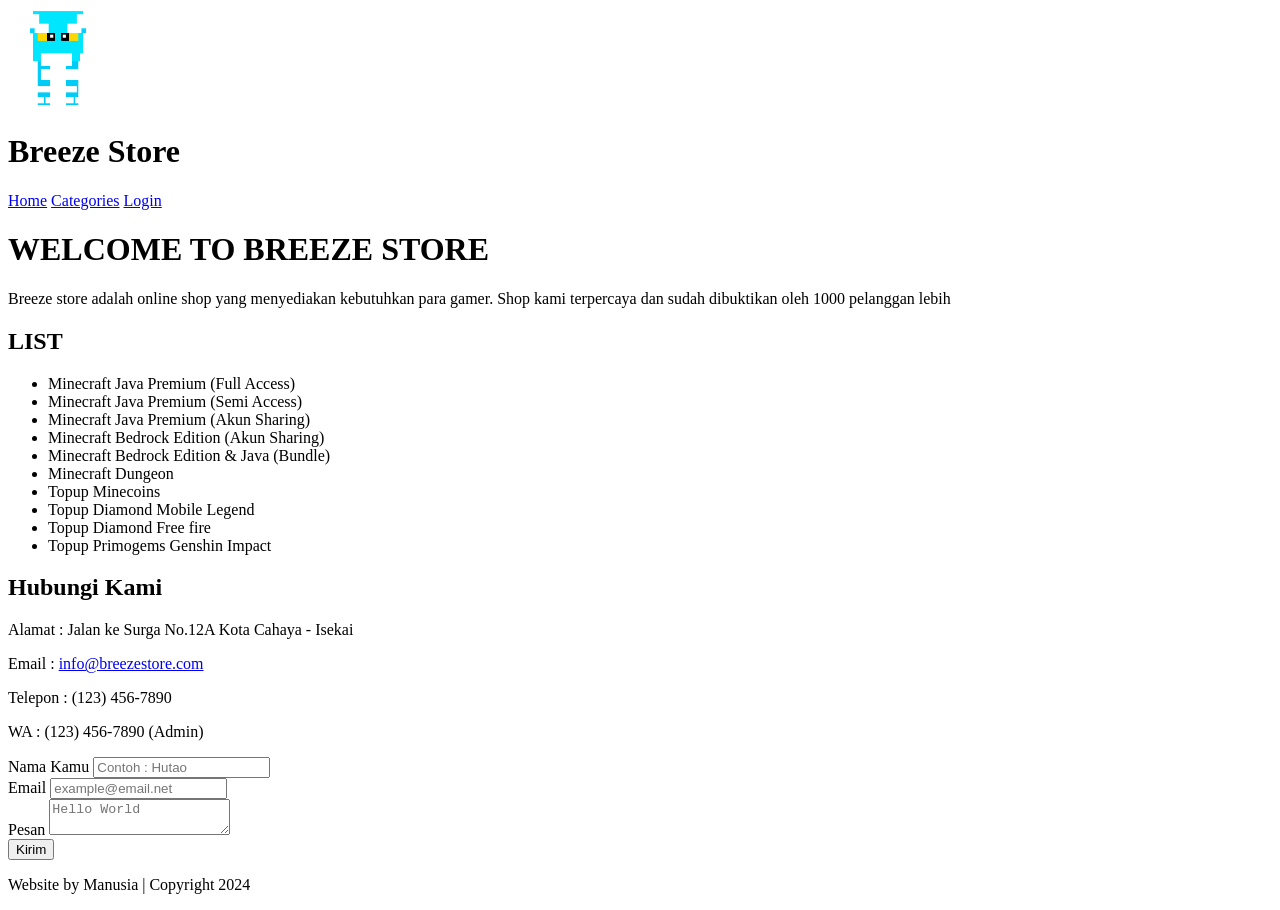
==== index.html @ b85741a3 "HTML" ====
<!DOCTYPE html>
<html lang="en">

<head>
    <meta charset="UTF-8">
    <meta name="viewport" content="width=device-width, initial-scale=1.0">
    <title>Breeze Store | Home</title>
</head>

<body>
<!-- NAVBAR (Awal) -->
    <header>
        <img src="assets/Breeze.png" width="100px" alt="Breeze">
        <h1>Breeze Store</h1>
        <nav>
            <a href="index.html"> Home</a>
            <a href="categories.html">Categories</a>
            <a href="login.html">Login</a>
        </nav>
    </header>
<!-- NAVBAR (Akhir) -->

<!-- Isi (Awal) -->
    <main>
        <h1>WELCOME TO BREEZE STORE</h1>
        <p>Breeze store adalah online shop yang menyediakan kebutuhkan para gamer. Shop kami terpercaya dan sudah dibuktikan oleh 1000 pelanggan lebih</p>
    </main>

    <!-- Menjual -->
    <div>
        <h2>LIST</h2>
        <ul>
            <li>Minecraft Java Premium (Full Access)</li>
            <li>Minecraft Java Premium (Semi Access)</li>
            <li>Minecraft Java Premium (Akun Sharing)</li>
            <li>Minecraft Bedrock Edition (Akun Sharing)</li>
            <li>Minecraft Bedrock Edition & Java (Bundle)</li>
            <li>Minecraft Dungeon</li>
            <li>Topup Minecoins</li>
            <li>Topup Diamond Mobile Legend</li>
            <li>Topup Diamond Free fire</li>
            <li>Topup Primogems Genshin Impact</li>
        </ul>
    </div>
    
    <!-- Contact -->
    <section id="contact">
        <h2>Hubungi Kami</h2>
        <p>Alamat : Jalan ke Surga No.12A Kota Cahaya - Isekai</p>
        <p>Email : <a href="mailto:info@breezestore.com">info@breezestore.com</a></p>
        <p>Telepon : (123) 456-7890</p>
        <p>WA : (123) 456-7890 (Admin)</p>

        <form>
            <label for="nama">Nama Kamu</label>
            <input type="text" id="nama" name="nama" placeholder="Contoh : Hutao" required><br>
      
            <label for="email">Email</label>
            <input type="email" id="email" name="email" placeholder="example@email.net" required><br>
      
            <label for="pesan">Pesan</label>
            <textarea id="pesan" name="pesan" placeholder="Hello World" required></textarea><br>
      
            <button type="submit">Kirim</button>
          </form>
        <!-- Add a contact form here -->
    </section>

<!-- Isi (Akhir) -->

<!-- Footer (Awal) -->
    <footer>
        <p>Website by Manusia | Copyright 2024</p>
    </footer>
<!-- Footer (Akhir) -->
</body>

</html>
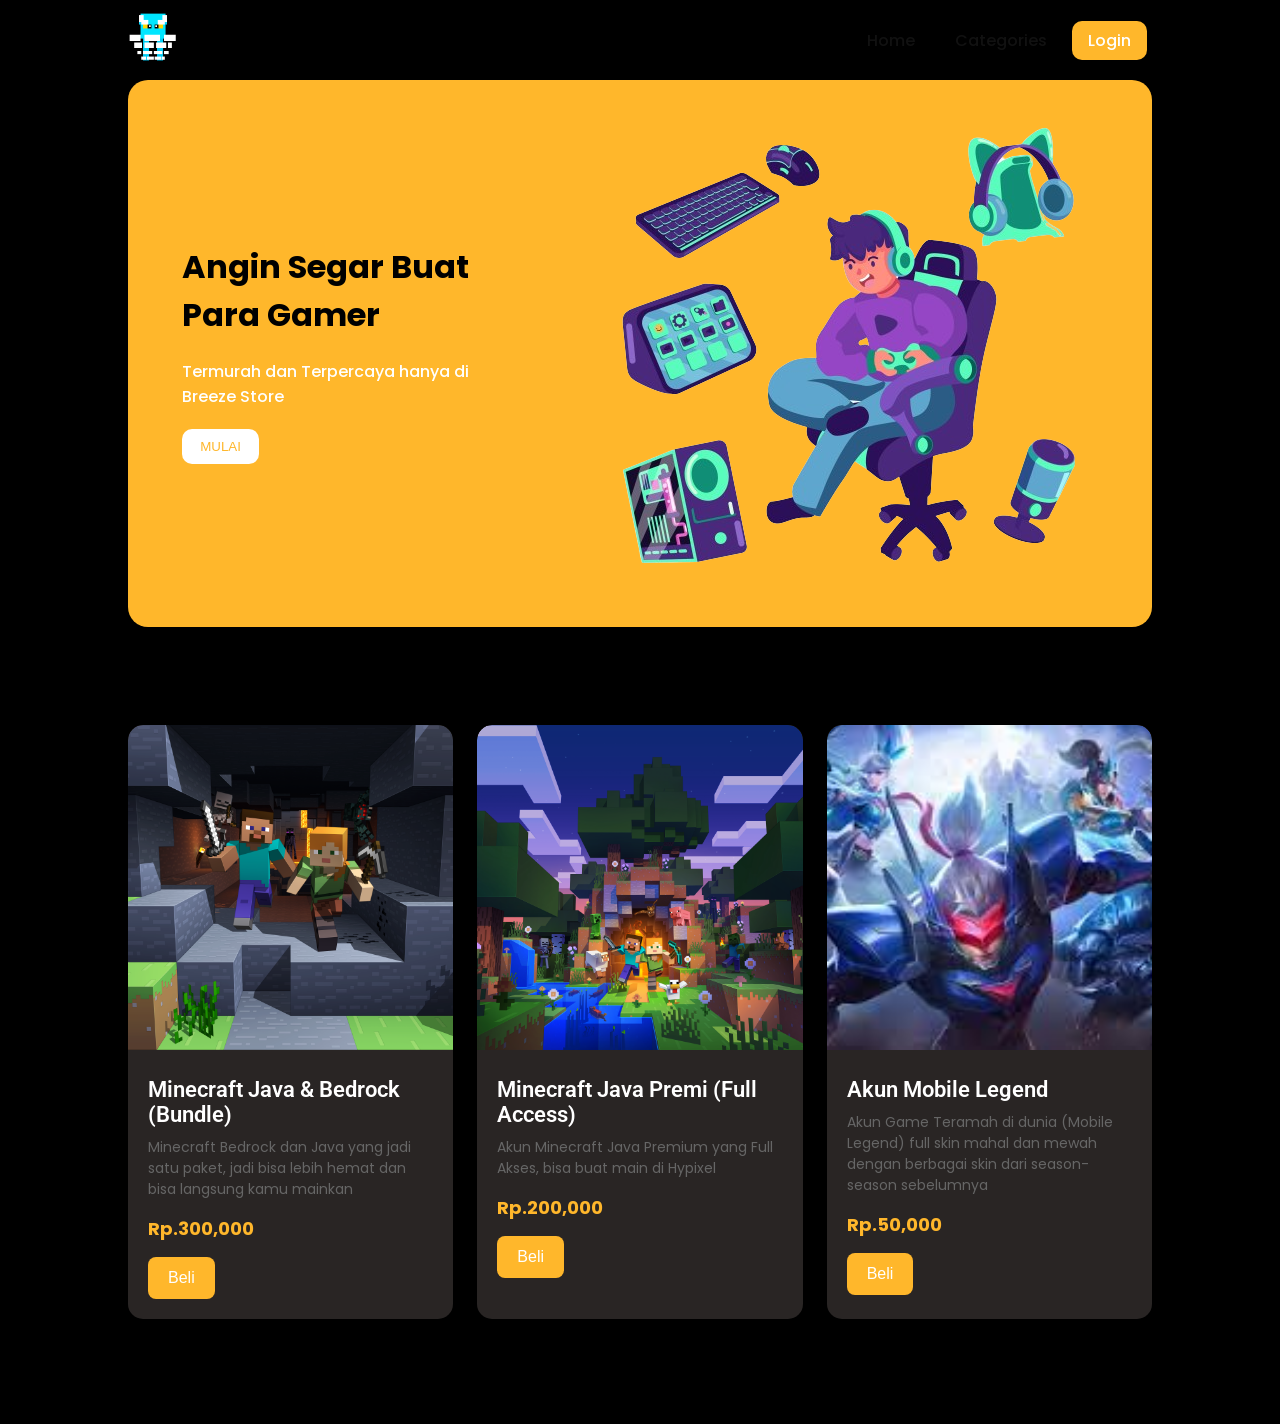
==== commit 64ab7c89: "CSS" ====
--- a/index.html
+++ b/index.html
@@ -2,77 +2,99 @@
 <html lang="en">
 
 <head>
-    <meta charset="UTF-8">
-    <meta name="viewport" content="width=device-width, initial-scale=1.0">
-    <title>Breeze Store | Home</title>
+	<link rel="icon" href="assets/icon.png" />
+	<title>Home</title>
+	<link rel="stylesheet" href="css/style.css" />
+	<link rel="preconnect" href="https://fonts.googleapis.com" />
+	<link rel="preconnect" href="https://fonts.gstatic.com" crossorigin />
+	<link
+		href="https://fonts.googleapis.com/css2?family=Poppins:wght@400;500;700&family=Roboto:wght@500;700&display=swap"
+		rel="stylesheet" />
+	<link rel="stylesheet" href="https://cdnjs.cloudflare.com/ajax/libs/font-awesome/5.15.3/css/all.min.css" />
 </head>
 
 <body>
-<!-- NAVBAR (Awal) -->
-    <header>
-        <img src="assets/Breeze.png" width="100px" alt="Breeze">
-        <h1>Breeze Store</h1>
-        <nav>
-            <a href="index.html"> Home</a>
-            <a href="categories.html">Categories</a>
-            <a href="login.html">Login</a>
-        </nav>
-    </header>
-<!-- NAVBAR (Akhir) -->
+	<div class="container">
+    <!-- NAVBAR -->
+		<header>
+			<nav>
+				<div class="logo">
+					<img src="assets/Breeze.png" alt="The Breeze" />
+				</div>
+				<input type="checkbox" id="click" />
+				<label for="click" class="menu-btn">
+					<i class="fas fa-bars"></i>
+				</label>
+				<ul>
+					<li><a href="#">Home</a></li>
+					<li><a href="#">Categories</a></li>
+					<li><a href="login.html" class="btn_login">Login</a></li>
+				</ul>
+			</nav>
+		</header>
+    <!-- NAVBAR -->
 
-<!-- Isi (Awal) -->
-    <main>
-        <h1>WELCOME TO BREEZE STORE</h1>
-        <p>Breeze store adalah online shop yang menyediakan kebutuhkan para gamer. Shop kami terpercaya dan sudah dibuktikan oleh 1000 pelanggan lebih</p>
-    </main>
+    <!-- ISI -->
+		<main>
+			<div class="jumbotron">
+				<div class="jumbotron-text">
+					<h1>Angin Segar Buat Para Gamer</h1>
+					<p>Termurah dan Terpercaya hanya di Breeze Store</p>
+					<button type="button" class="btn_getStarted">MULAI</button>
+				</div>
+				<div class="jumbotron-img">
+					<img src="assets/gamers.png" alt="" />
+				</div>
+			</div>
 
-    <!-- Menjual -->
-    <div>
-        <h2>LIST</h2>
-        <ul>
-            <li>Minecraft Java Premium (Full Access)</li>
-            <li>Minecraft Java Premium (Semi Access)</li>
-            <li>Minecraft Java Premium (Akun Sharing)</li>
-            <li>Minecraft Bedrock Edition (Akun Sharing)</li>
-            <li>Minecraft Bedrock Edition & Java (Bundle)</li>
-            <li>Minecraft Dungeon</li>
-            <li>Topup Minecoins</li>
-            <li>Topup Diamond Mobile Legend</li>
-            <li>Topup Diamond Free fire</li>
-            <li>Topup Primogems Genshin Impact</li>
-        </ul>
-    </div>
-    
-    <!-- Contact -->
-    <section id="contact">
-        <h2>Hubungi Kami</h2>
-        <p>Alamat : Jalan ke Surga No.12A Kota Cahaya - Isekai</p>
-        <p>Email : <a href="mailto:info@breezestore.com">info@breezestore.com</a></p>
-        <p>Telepon : (123) 456-7890</p>
-        <p>WA : (123) 456-7890 (Admin)</p>
+            <!-- Jumbotron  -->
+			<div class="cards-categories">
+				<h2>Yang Paling Banyak Dibeli</h2>
+				<div class="card-categories">
+					<div class="card">
+						<div class="card-image">
+							<img src="assets/Java.png" alt="gambar tidak ditemukan" />
+						</div>
+						<div class="card-content">
+							<h5>Minecraft Java & Bedrock (Bundle)</h5>
+							<p class="description">Minecraft Bedrock dan Java yang jadi satu paket, jadi bisa lebih hemat dan bisa langsung kamu mainkan</p>
+							<p class="price"><span>Rp.</span>300,000</p>
+							<button class="btn_belanja" type="submit">Beli</button>
+						</div>
+					</div>
+					<div class="card">
+						<div class="card-image">
+							<img src="assets/Bedrock.png" alt="gambar tidak ditemukan" />
+						</div>
+						<div class="card-content">
+							<h5>Minecraft Java Premi (Full Access)</h5>
+							<p class="description">Akun Minecraft Java Premium yang Full Akses, bisa buat main di Hypixel</p>
+							<p class="price"><span>Rp.</span>200,000</p>
+							<button class="btn_belanja" type="submit">Beli</button>
+						</div>
+					</div>
+					<div class="card">
+						<div class="card-image">
+							<img src="assets/emel.jpg" alt="gambar tidak ditemukan" />
+						</div>
+						<div class="card-content">
+							<h5>Akun Mobile Legend</h5>
+							<p class="description">Akun Game Teramah di dunia (Mobile Legend) full skin mahal dan mewah dengan berbagai skin dari season-season sebelumnya</p>
+							<p class="price"><span>Rp.</span>50,000</p>
+							<button class="btn_belanja" type="submit">Beli</button>
+						</div>
+					</div>
+				</div>
+			</div>
+		</main>
+    <!-- ISI -->
 
-        <form>
-            <label for="nama">Nama Kamu</label>
-            <input type="text" id="nama" name="nama" placeholder="Contoh : Hutao" required><br>
-      
-            <label for="email">Email</label>
-            <input type="email" id="email" name="email" placeholder="example@email.net" required><br>
-      
-            <label for="pesan">Pesan</label>
-            <textarea id="pesan" name="pesan" placeholder="Hello World" required></textarea><br>
-      
-            <button type="submit">Kirim</button>
-          </form>
-        <!-- Add a contact form here -->
-    </section>
-
-<!-- Isi (Akhir) -->
-
-<!-- Footer (Awal) -->
-    <footer>
-        <p>Website by Manusia | Copyright 2024</p>
-    </footer>
-<!-- Footer (Akhir) -->
+    <!-- FOOTER -->
+		<footer>
+			<h4>&copy; Lab Pemrograman Komputer 2024</h4>
+		</footer>
+    <!-- FOOTER -->
+	</div>
 </body>
 
 </html>
--- a/css/style.css
+++ b/css/style.css
@@ -0,0 +1,419 @@
+* {
+    margin: 0;
+    padding: 0;
+    box-sizing: border-box;
+  }
+  
+  /* Root */
+  :root {
+      --primary-color: #09090b;
+      --secondary-color: #18181b;
+      --white-text: #ffffff;
+      --card: #292524;
+  }
+  
+  /* Container */
+  .container {
+    width: 80%;
+    margin: 0 auto;
+  
+  }
+  
+  body {
+    font-family: "Poppins", sans-serif;
+    background-color: black;
+  }
+  
+  @media screen and (max-width: 1023px) {
+    .container {
+      width: 100%;
+      margin: 0 auto;
+    }
+  }
+  
+  /* NAVBAR */
+  nav {
+    display: flex;
+    height: 80px;
+    width: 100%;
+    align-items: center;
+    justify-content: space-between;
+    flex-wrap: wrap;
+  }
+  nav ul {
+    display: flex;
+    flex-wrap: wrap;
+    list-style: none;
+  }
+  nav ul li {
+    margin: 0 5px;
+  }
+  nav ul li a {
+    color: #111;
+    text-decoration: none;
+    font-weight: 500;
+    padding: 8px 15px;
+    transition: all 0.3s ease;
+  }
+  nav ul li a.active,
+  nav ul li a:hover {
+    color: #ffb72b;
+  }
+  
+  nav .logo img {
+    color: #fff;
+    width: 50px;
+    text-decoration: none;
+  }
+  
+  nav .menu-btn i {
+    color: #000;
+    font-size: 22px;
+    cursor: pointer;
+    display: none;
+  }
+  input[type="checkbox"] {
+    display: none;
+  }
+  
+  .btn_login {
+    background-color: #ffb72b;
+    width: 100%;
+    padding: 8px 16px;
+    border-radius: 10px;
+    border: none;
+    cursor: pointer;
+    color: white;
+  }
+  
+  .btn_login:hover {
+    background-color: #eba416;
+    color: #fff;
+  }
+  
+  @media screen and (max-width: 1023px) {
+    nav {
+      padding: 0 40px 0 50px;
+      position: relative;
+    }
+  
+    nav .menu-btn i {
+      display: block;
+    }
+    #click:checked ~ .menu-btn i:before {
+      content: "\f00d";
+    }
+    nav ul {
+      position: absolute;
+      top: 80px;
+      left: -100%;
+      background: rgba(0, 0, 0, 0.85);
+      width: 100%;
+      text-align: center;
+      display: block;
+      transition: all 0.3s ease;
+    }
+    #click:checked ~ ul {
+      left: 0;
+    }
+    nav ul li {
+      width: 100%;
+      margin: 40px 0;
+    }
+    nav ul li a {
+      width: 100%;
+      margin-left: -100%;
+      display: block;
+      font-size: 20px;
+      color: #fff;
+      transition: 0.6s cubic-bezier(0.68, -0.55, 0.265, 1.55);
+    }
+    #click:checked ~ ul li a {
+      margin-left: 0px;
+    }
+    nav ul li a.active,
+    nav ul li a:hover {
+      color: #ffb72b;
+    }
+  }
+  
+  /* JUMBOTRON */
+  .jumbotron {
+    display: flex;
+    background-color: #ffb72b;
+    border-radius: 20px;
+    padding: 20px 0;
+    justify-content: space-around;
+    align-items: center;
+    margin-bottom: 50px;
+  }
+  
+  .jumbotron-text {
+    width: 30%;
+    font-weight: 500;
+  }
+  
+  .jumbotron-text p {
+    color: white;
+    margin: 20px 0;
+  }
+  
+  .jumbotron-text button {
+    padding: 10px 18px;
+    border: none;
+    border-radius: 10px;
+    background-color: white;
+    color: #ffb72b;
+    cursor: pointer;
+  }
+  
+  @media screen and (max-width: 1023px) {
+    .jumbotron {
+      flex-direction: column-reverse;
+      border-radius: 0px !important;
+      justify-content: center;
+    }
+    .jumbotron-img img {
+      width: 100% !important;
+    }
+  
+    .jumbotron-text {
+      width: 100% !important;
+      padding-left: 20px;
+    }
+  }
+  
+  /* style card-categories */
+  .cards-categories {
+    display: flex;
+    flex-direction: column;
+    align-items: center;
+  }
+  
+  .cards-categories h2 {
+    font-family: "Roboto", sans-serif;
+    font-size: 24px;
+    margin-bottom: 20px;
+    text-align: center;
+  }
+  
+  .card-categories {
+    display: grid;
+    gap: 1.5rem;
+    grid-template-columns: repeat(auto-fit, minmax(20rem, 1fr));
+  }
+  
+  .card {
+    background-color: var(--card);
+    box-shadow: 0 10px 20px rgba(0, 0, 0, 0.1);
+    border-radius: 15px;
+    overflow: hidden;
+    transition: transform 0.3s ease-in-out;
+  }
+  
+  .card:hover {
+    transform: scale(1.05);
+  }
+  
+  .card .card-image {
+    overflow: hidden;
+    border-radius: 15px 15px 0 0;
+  }
+  
+  .card img {
+    width: 100%;
+    height: auto;
+    object-fit: cover;
+    aspect-ratio: 1/1;
+    border-radius: 15px 15px 0 0;
+  }
+  
+  .card-content {
+    padding: 20px;
+  }
+  
+  .card h5 {
+    margin-bottom: 10px;
+    font-family: "Roboto", sans-serif;
+    font-size: 22px;
+    font-weight: 600;
+    color: #fff;
+  }
+  
+  .card p.description {
+    font-size: 14px;
+    color: #666;
+    margin-bottom: 15px;
+  }
+  
+  .card p.price {
+    font-size: 18px;
+    font-weight: bold;
+    color: #ffb72b;
+    margin-bottom: 15px;
+  }
+  
+  .card .btn_belanja {
+    background-color: #ffb72b;
+    padding: 12px 20px;
+    border-radius: 8px;
+    border: none;
+    cursor: pointer;
+    color: white;
+    font-size: 16px;
+    transition: background-color 0.3s ease;
+  }
+  
+  .card .btn_belanja:hover {
+    background-color: #eba416;
+  }
+  
+  @media screen and (max-width: 1023px) {
+    /* card-categories responsive */
+    .card-categories {
+      flex-direction: column;
+      gap: 20px;
+      margin: 0 10px;
+    }
+  
+    .card {
+      width: 100% !important;
+    }
+  
+    /* form-login responsive */
+    .form-login {
+      width: 80%;
+    }
+    .modal-content {
+      width: 80%; /* Sesuaikan ukuran modal untuk layar kecil */
+    }
+  }
+  
+  /* footer */
+  footer {
+    display: flex;
+    justify-content: center;
+    align-items: center;
+    margin: 40px 0;
+  }
+  
+  /* style page login */
+  
+  .center {
+    display: flex;
+    justify-content: center;
+    align-items: center;
+    height: 500px;
+  }
+  
+  .form-login {
+    display: flex;
+    flex-direction: column;
+    align-items: center;
+    width: 30%;
+    background-color: white;
+    padding: 30px;
+    margin: 0 auto;
+    box-shadow: 0 6px 12px 4px rgba(0, 0, 0, 0.15);
+    border-radius: 10px;
+  }
+  
+  .input {
+    width: 100%;
+    margin: 10px 0;
+    padding: 10px;
+    border-radius: 10px;
+    border: 1px solid rgb(148, 148, 148);
+  }
+  
+  .link-register {
+    text-decoration: none;
+    margin-top: 10px;
+  }
+  
+  /* responsive */
+  @media screen and (max-width: 1023px) {
+    .container {
+      width: 100%;
+      margin: 0 auto;
+    }
+    /* navbar responsive */
+    nav {
+      padding: 0 40px 0 50px;
+      position: relative;
+    }
+  
+    nav .menu-btn i {
+      display: block;
+    }
+    #click:checked ~ .menu-btn i:before {
+      content: "\f00d";
+    }
+    nav ul {
+      position: absolute;
+      top: 80px;
+      left: -100%;
+      background: rgba(0, 0, 0, 0.85);
+      width: 100%;
+      text-align: center;
+      display: block;
+      transition: all 0.3s ease;
+    }
+    #click:checked ~ ul {
+      left: 0;
+    }
+    nav ul li {
+      width: 100%;
+      margin: 40px 0;
+    }
+    nav ul li a {
+      width: 100%;
+      margin-left: -100%;
+      display: block;
+      font-size: 20px;
+      color: #fff;
+      transition: 0.6s cubic-bezier(0.68, -0.55, 0.265, 1.55);
+    }
+    #click:checked ~ ul li a {
+      margin-left: 0px;
+    }
+    nav ul li a.active,
+    nav ul li a:hover {
+      color: #ffb72b;
+    }
+  
+    /* jumbotron responsive */
+    .jumbotron {
+      flex-direction: column-reverse;
+      border-radius: 0px !important;
+      justify-content: center;
+    }
+    .jumbotron-img img {
+      width: 100% !important;
+    }
+  
+    .jumbotron-text {
+      width: 100% !important;
+      padding-left: 20px;
+    }
+  
+    /* card-categories responsive */
+    .card-categories {
+      flex-direction: column;
+      gap: 20px;
+      margin: 0 10px;
+    }
+  
+    .card {
+      width: 100% !important;
+    }
+  
+    /* form-login responsive */
+    .form-login {
+      width: 80%;
+    }
+    .modal-content {
+      width: 80%; /* Sesuaikan ukuran modal untuk layar kecil */
+    }
+  }
+  
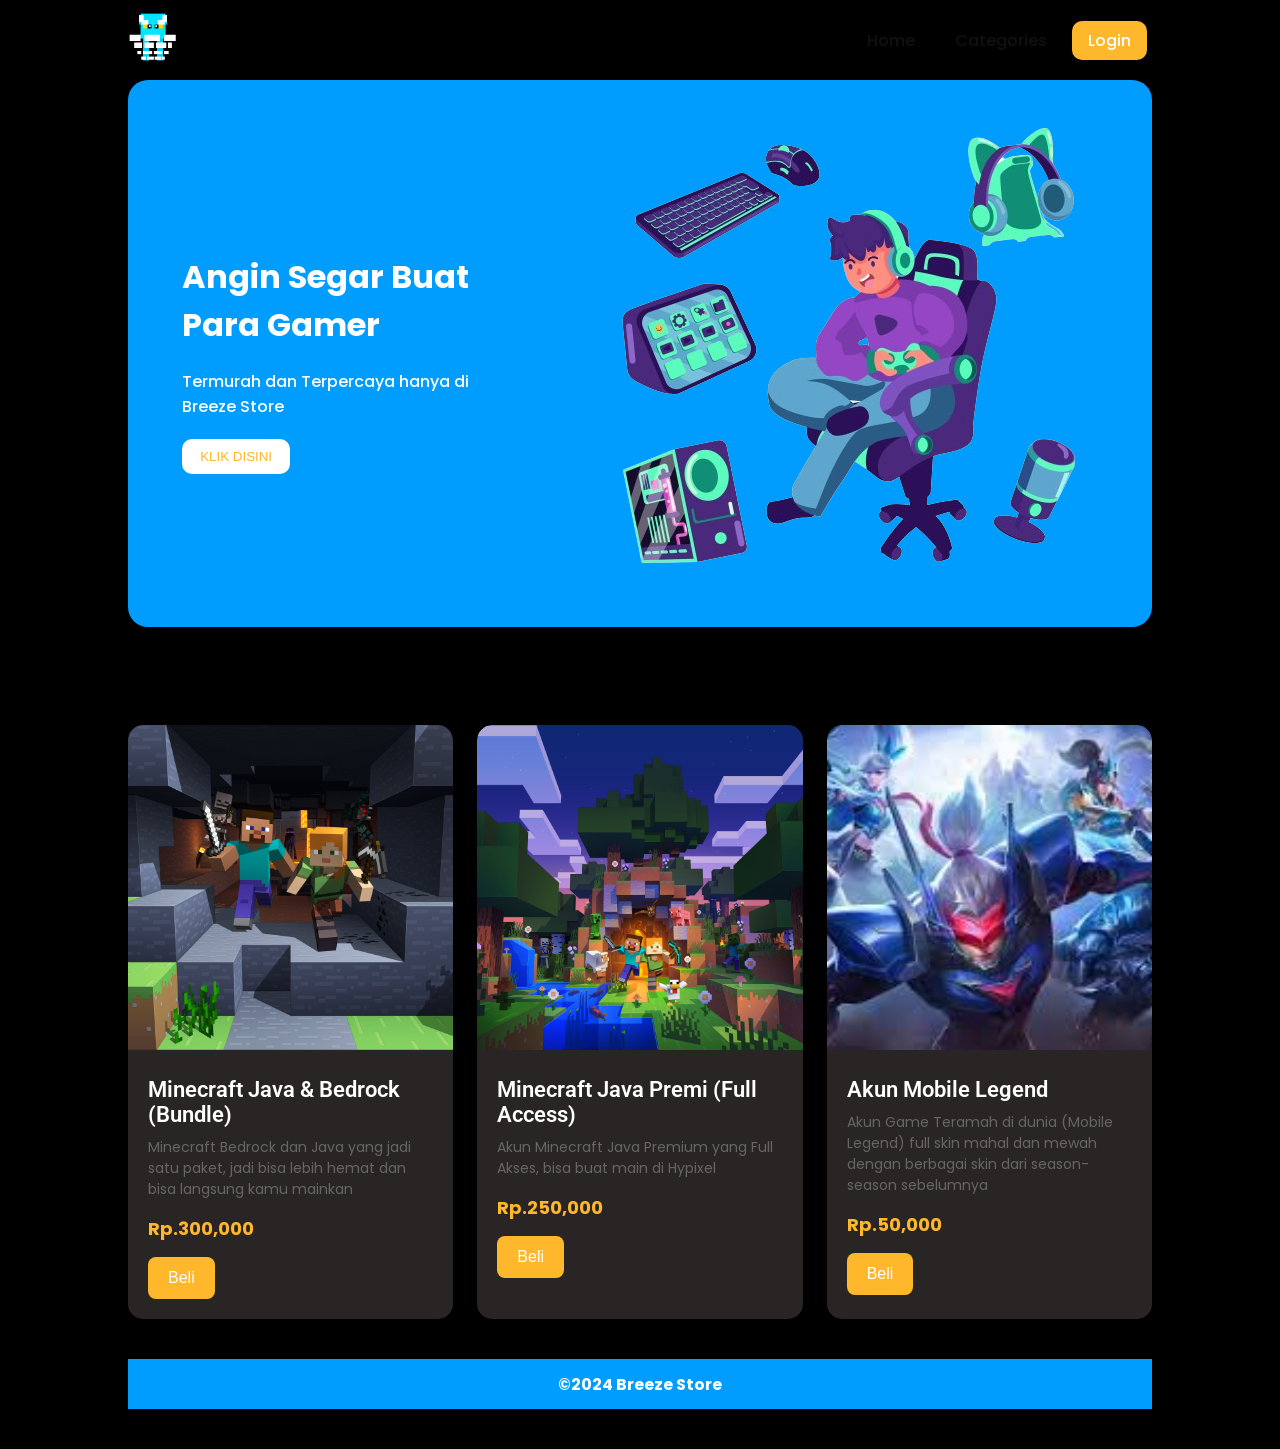
==== commit d31e6597: "CSS" ====
--- a/index.html
+++ b/index.html
@@ -2,15 +2,15 @@
 <html lang="en">
 
 <head>
-	<link rel="icon" href="assets/icon.png" />
-	<title>Home</title>
+	<meta charset="UTF-8">
+    <meta name="viewport" content="width=device-width, initial-scale=1.0">
+	<link rel="icon" href="assets/Breeze.png" />
 	<link rel="stylesheet" href="css/style.css" />
 	<link rel="preconnect" href="https://fonts.googleapis.com" />
 	<link rel="preconnect" href="https://fonts.gstatic.com" crossorigin />
-	<link
-		href="https://fonts.googleapis.com/css2?family=Poppins:wght@400;500;700&family=Roboto:wght@500;700&display=swap"
-		rel="stylesheet" />
+	<link href="https://fonts.googleapis.com/css2?family=Poppins:wght@400;500;700&family=Roboto:wght@500;700&display=swap" rel="stylesheet" />
 	<link rel="stylesheet" href="https://cdnjs.cloudflare.com/ajax/libs/font-awesome/5.15.3/css/all.min.css" />
+	<title>Breeze Store</title>
 </head>
 
 <body>
@@ -40,7 +40,7 @@
 				<div class="jumbotron-text">
 					<h1>Angin Segar Buat Para Gamer</h1>
 					<p>Termurah dan Terpercaya hanya di Breeze Store</p>
-					<button type="button" class="btn_getStarted">MULAI</button>
+					<button type="button" class="btn_getStarted">KLIK DISINI</button>
 				</div>
 				<div class="jumbotron-img">
 					<img src="assets/gamers.png" alt="" />
@@ -69,7 +69,7 @@
 						<div class="card-content">
 							<h5>Minecraft Java Premi (Full Access)</h5>
 							<p class="description">Akun Minecraft Java Premium yang Full Akses, bisa buat main di Hypixel</p>
-							<p class="price"><span>Rp.</span>200,000</p>
+							<p class="price"><span>Rp.</span>250,000</p>
 							<button class="btn_belanja" type="submit">Beli</button>
 						</div>
 					</div>
@@ -91,7 +91,7 @@
 
     <!-- FOOTER -->
 		<footer>
-			<h4>&copy; Lab Pemrograman Komputer 2024</h4>
+			<h4>&copy;2024 Breeze Store</h4>
 		</footer>
     <!-- FOOTER -->
 	</div>
--- a/css/style.css
+++ b/css/style.css
@@ -9,6 +9,8 @@
       --primary-color: #09090b;
       --secondary-color: #18181b;
       --white-text: #ffffff;
+      --jumbotron: #009dff;
+      --button-hover: #009dff;
       --card: #292524;
   }
   
@@ -140,7 +142,7 @@
   /* JUMBOTRON */
   .jumbotron {
     display: flex;
-    background-color: #ffb72b;
+    background-color: var(--jumbotron);
     border-radius: 20px;
     padding: 20px 0;
     justify-content: space-around;
@@ -151,6 +153,11 @@
   .jumbotron-text {
     width: 30%;
     font-weight: 500;
+  }
+
+  .jumbotron-text h1 {
+    color: white;
+    margin: 20px 0;
   }
   
   .jumbotron-text p {
@@ -416,4 +423,140 @@
       width: 80%; /* Sesuaikan ukuran modal untuk layar kecil */
     }
   }
+
+/* LOGIN */
+.login-container {
+  background-color: var(--secondary-color);
+  color: #fff;
+  border: 2px solid #fff;
+  border-radius: 25px;
+  box-shadow: 0 0 10px rgba(0, 0, 0, 0.1);
+  padding: 20px;
+  margin-top: 100px;
+  margin-bottom: 150px;
+  max-width: 500px;
+  width: 100%;
+  height: 350px;
+}
+
+.login-container h2 {
+  text-align: center;
+  margin-bottom: 20px;
+}
+
+.login-container p {
+  text-align: center;
+  margin-bottom: 20px;
+}
+
+.login-container input[type="text"],
+.login-container input[type="password"] {
+  width: 100%;
+  padding: 10px;
+  color: #fff;
+  background-color: #111;
+  margin-bottom: 15px;
+  border: 1px solid #ccc;
+  border-radius: 5px;
+  box-sizing: border-box;
+}
+
+.login-container button {
+  width: 100%;
+  background-color: #009f05;
+  color: #fff;
+  padding: 12px;
+  font-weight: bold;
+  border: none;
+  border-radius: 5px;
+  cursor: pointer;
+}
+
+@media screen and (max-width: 768px) {
+  .login-container {
+      max-width: 300px;
+  }
+}
+
+@media screen and (max-width: 480px) {
+  .login-container {
+      max-width: 250px;
+  }
+}
+
+/* REGISTER */
+.register-container {
+  background-color: var(--secondary-color);
+  color: #fff;
+  border: 2px solid #fff;
+  border-radius: 25px;
+  box-shadow: 0 0 10px rgba(0, 0, 0, 0.1);
+  padding: 20px;
+  margin-top: 100px;
+  margin-bottom: 150px;
+  max-width: 500px;
+  width: 100%;
+  height: auto;
+}
+
+.register-container h2 {
+  text-align: center;
+  margin-bottom: 20px;
+}
+
+.register-container p {
+  text-align: center;
+  margin-bottom: 20px;
+}
+
+.register-container input[type="text"],
+.register-container input[type="password"] {
+  width: 100%;
+  padding: 10px;
+  color: #fff;
+  background-color: #111;
+  margin-bottom: 15px;
+  border: 1px solid #ccc;
+  border-radius: 5px;
+  box-sizing: border-box;
+}
+
+.register-container button {
+  width: 100%;
+  background-color: #009f05;
+  color: #fff;
+  padding: 12px;
+  font-weight: bold;
+  border: none;
+  border-radius: 5px;
+  cursor: pointer;
+}
+
+.register-container {
+  color: #fff;
+  text-decoration: none;
+}
+
+@media screen and (max-width: 768px) {
+  .register-container {
+      max-width: 300px;
+  }
+}
+
+@media screen and (max-width: 480px) {
+  .register-container {
+      max-width: 250px;
+  }
+}
+
+/* FOOTER */
+footer {
+  width: 100%;
+  height: 50px;
+  text-align: center;
+  font-size: 16px;
+  color: #fff;
+  background-color: #009dff;
+  position: relative;
+}
   
